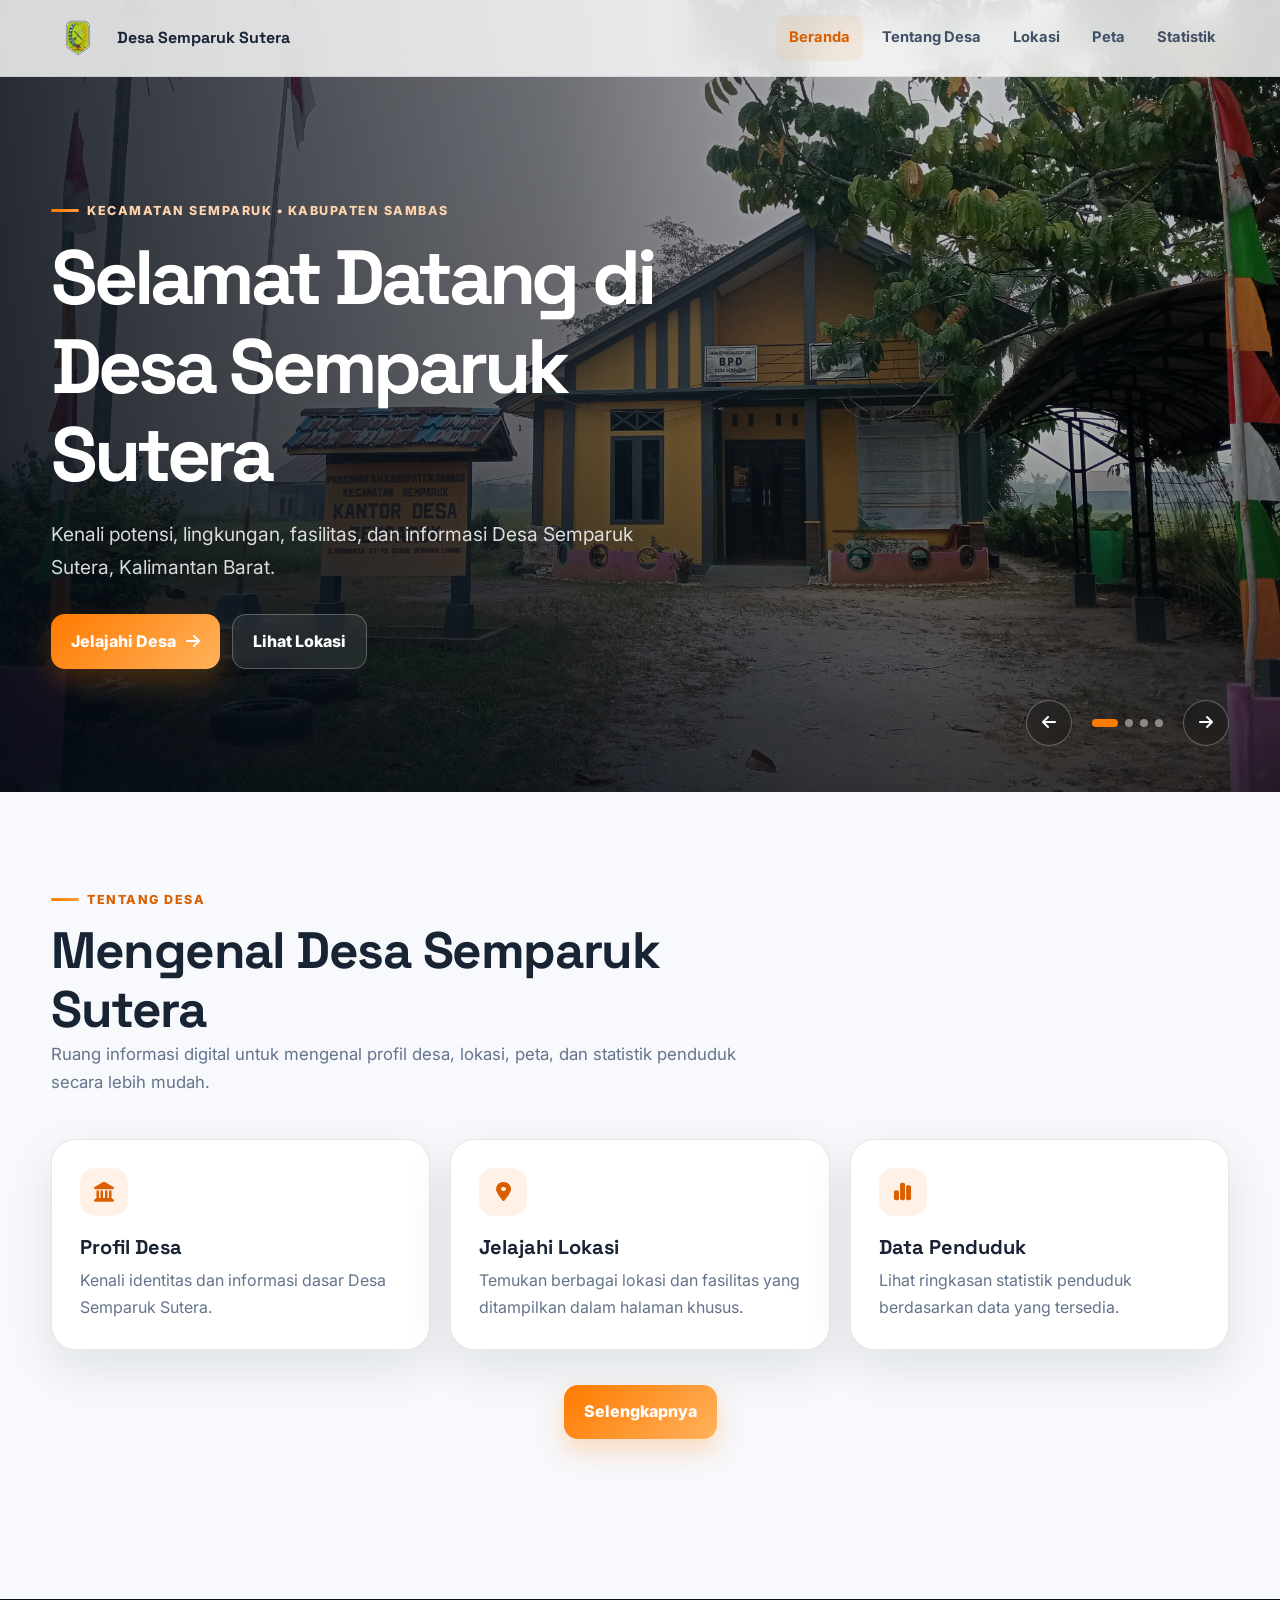
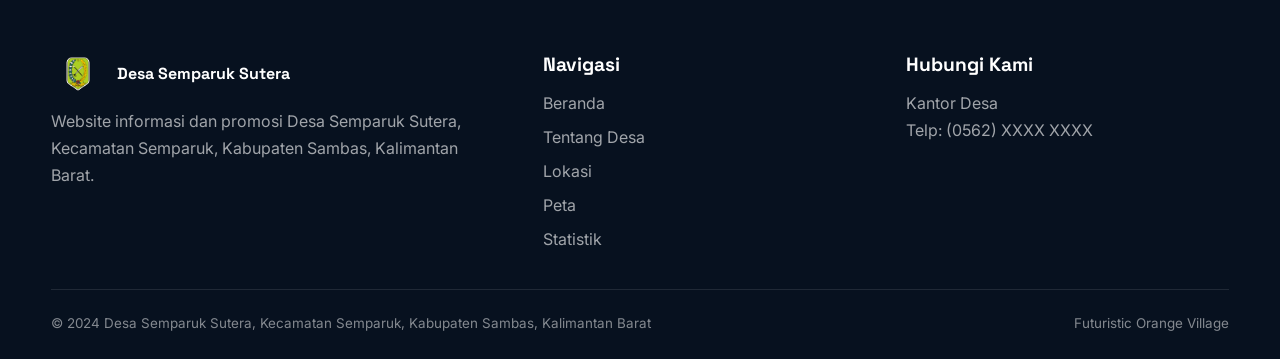
==== index.html @ 96f3e15f "Add files via upload" ====
<!doctype html>
<html lang="id">
  <head>
    <meta charset="UTF-8" />
    <meta name="viewport" content="width=device-width, initial-scale=1.0" />
    <meta
      name="description"
      content="Website promosi dan informasi Desa Semparuk Sutera, Kecamatan Semparuk, Kabupaten Sambas, Kalimantan Barat."
    />
    <title>Beranda | Desa Semparuk Sutera</title>
    <link rel="preconnect" href="https://fonts.googleapis.com" />
    <link rel="preconnect" href="https://fonts.gstatic.com" crossorigin />
    <link rel="stylesheet" href="css/style.css" />
    <link
      rel="stylesheet"
      href="https://cdnjs.cloudflare.com/ajax/libs/font-awesome/6.7.2/css/all.min.css"
    />
  </head>
  <body>
    <nav class="navbar">
      <div class="container nav-inner">
          <a class="brand" href="index.html" aria-label="Desa Semparuk Sutera">
            <img
              src="assets/images/logo.svg"
              alt="Logo Desa Semparuk Sutera"
              class="brand-logo"
            />
            <span class="brand-text">Desa Semparuk Sutera</span>
          </a>
        
        <button
          class="menu-toggle"
          aria-label="Buka menu"
          aria-expanded="false"
        >
          &#9776;
        </button>
        <div class="nav-links">
          <a class="nav-link" href="index.html">Beranda</a>
          <a class="nav-link" href="tentang.html">Tentang Desa</a>
          <a class="nav-link" href="lokasi.html">Lokasi</a>
          <a class="nav-link" href="peta.html">Peta</a>
          <a class="nav-link" href="statistik.html">Statistik</a>
        </div>
      </div>
    </nav>
    <main>
      <section class="hero" data-carousel>
        <div class="hero-slide active">
          <img
            src="assets/images/hero1.jpg"
            alt="Suasana Desa Semparuk Sutera"
          />
        </div>
        <div class="hero-slide">
          <img
            src="assets/images/hero2.jpg"
            alt="Lingkungan Desa Semparuk Sutera"
          />
        </div>
        <div class="hero-slide">
          <img src="assets/images/hero3.jpg" alt="Persawahan dan perkebunan" />
        </div>
        <div class="hero-slide">
          <img
            src="assets/images/hero4.jpg"
            alt="Kehidupan dan fasilitas desa"
          />
        </div>
        <div class="container hero-content">
          <div class="hero-copy reveal visible">
            <span class="eyebrow">Kecamatan Semparuk • Kabupaten Sambas</span>
            <h1>Selamat Datang di Desa Semparuk Sutera</h1>
            <p>
              Kenali potensi, lingkungan, fasilitas, dan informasi Desa Semparuk
              Sutera, Kalimantan Barat.
            </p>
            <div class="hero-actions">
              <a class="btn btn-primary" href="tentang.html"
                >Jelajahi Desa <i class="fa-solid fa-arrow-right"></i
              ></a>
              <a class="btn btn-outline" href="lokasi.html">Lihat Lokasi</a>
            </div>
          </div>
        </div>
        <div class="carousel-controls">
          <button class="carousel-btn" data-prev aria-label="Slide sebelumnya">
            <i class="fa-solid fa-arrow-left"></i>
          </button>
          <div class="carousel-dots">
            <button class="dot active" aria-label="Slide 1"></button
            ><button class="dot" aria-label="Slide 2"></button
            ><button class="dot" aria-label="Slide 3"></button
            ><button class="dot" aria-label="Slide 4"></button>
          </div>
          <button class="carousel-btn" data-next aria-label="Slide berikutnya">
            <i class="fa-solid fa-arrow-right"></i>
          </button>
        </div>
      </section>

      <section class="section">
        <div class="container">
          <div class="section-head reveal">
            <span class="eyebrow">Tentang Desa</span>
            <h2>Mengenal Desa Semparuk Sutera</h2>
            <p class="lead">
              Ruang informasi digital untuk mengenal profil desa, lokasi, peta,
              dan statistik penduduk secara lebih mudah.
            </p>
          </div>
          <div class="feature-grid">
            <article class="info-card reveal">
              <div class="icon-box"><i class="fa-solid fa-landmark"></i></div>
              <h3>Profil Desa</h3>
              <p>Kenali identitas dan informasi dasar Desa Semparuk Sutera.</p>
            </article>
            <article class="info-card reveal">
              <div class="icon-box">
                <i class="fa-solid fa-location-dot"></i>
              </div>
              <h3>Jelajahi Lokasi</h3>
              <p>
                Temukan berbagai lokasi dan fasilitas yang ditampilkan dalam
                halaman khusus.
              </p>
            </article>
            <article class="info-card reveal">
              <div class="icon-box">
                <i class="fa-solid fa-chart-simple"></i>
              </div>
              <h3>Data Penduduk</h3>
              <p>
                Lihat ringkasan statistik penduduk berdasarkan data yang
                tersedia.
              </p>
            </article>
          </div>
          <div style="text-align: center; margin-top: 35px" class="reveal">
            <a class="btn btn-primary" href="tentang.html">Selengkapnya</a>
          </div>
        </div>
      </section>
    </main>
    <footer class="footer">
      <div class="container footer-grid">
        <div>
          <div class="brand" style="margin-bottom: 14px">
            <img
              src="assets/images/logo.svg"
              alt="Logo Desa Semparuk Sutera"
              class="brand-logo"
            />
            <span class="brand-text">Desa Semparuk Sutera</span>
          </div>
          <p>
            Website informasi dan promosi Desa Semparuk Sutera, Kecamatan
            Semparuk, Kabupaten Sambas, Kalimantan Barat.
          </p>
        </div>
        <div>
          <h3>Navigasi</h3>
          <div class="footer-links">
            <a href="index.html">Beranda</a
            ><a href="tentang.html">Tentang Desa</a
            ><a href="lokasi.html">Lokasi</a><a href="peta.html">Peta</a
            ><a href="statistik.html">Statistik</a>
          </div>
        </div>
        <div>
          <h3>Hubungi Kami</h3>
          <p>Kantor Desa</p>
          <p>Telp: (0562) XXXX XXXX</p>
        </div>
      </div>
      <div class="container footer-bottom">
        <span
          >© 2024 Desa Semparuk Sutera, Kecamatan Semparuk, Kabupaten Sambas,
          Kalimantan Barat</span
        >
        <span>Futuristic Orange Village</span>
      </div>
    </footer>
    <script src="js/main.js"></script>
    <script src="js/carousel.js"></script>
  </body>
</html>
---- css/style.css ----
@import url('https://fonts.googleapis.com/css2?family=Inter:wght@400;500;600;700;800&family=Space+Grotesk:wght@500;600;700&display=swap');

:root{
  --orange:#ff7a00;
  --orange-2:#ff9d3f;
  --orange-dark:#d95f00;
  --navy:#07111f;
  --navy-2:#0d1b2e;
  --text:#182333;
  --muted:#64748b;
  --white:#fff;
  --bg:#f7f9fc;
  --border:rgba(15,23,42,.10);
  --shadow:0 18px 50px rgba(7,17,31,.10);
  --radius:24px;
  --container:min(1180px,92%);
}
*{box-sizing:border-box;margin:0;padding:0}
html{scroll-behavior:smooth}
body{font-family:Inter,Arial,sans-serif;color:var(--text);background:var(--bg);line-height:1.7;overflow-x:hidden}
a{color:inherit;text-decoration:none}
img{display:block;width:100%;max-width:100%;object-fit:cover}
button{font:inherit}
.container{width:var(--container);margin-inline:auto}
.section{padding:90px 0}
.section-head{max-width:700px;margin-bottom:42px}
.eyebrow{display:inline-flex;align-items:center;gap:8px;color:var(--orange-dark);font-weight:800;text-transform:uppercase;letter-spacing:.12em;font-size:.78rem;margin-bottom:12px}
.eyebrow::before{content:"";width:28px;height:3px;border-radius:99px;background:linear-gradient(90deg,var(--orange),var(--orange-2))}
h1,h2,h3,h4{font-family:"Space Grotesk",Inter,sans-serif;line-height:1.15}
h2{font-size:clamp(2rem,4vw,3.2rem);letter-spacing:-.03em}
.lead{color:var(--muted);font-size:1.05rem}
.btn{display:inline-flex;align-items:center;justify-content:center;gap:10px;border:0;border-radius:14px;padding:13px 20px;font-weight:800;cursor:pointer;transition:.25s ease}
.btn-primary{color:#fff;background:linear-gradient(135deg,var(--orange),#ffb25c);box-shadow:0 12px 28px rgba(255,122,0,.25)}
.btn-primary:hover{transform:translateY(-2px);box-shadow:0 16px 32px rgba(255,122,0,.32)}
.btn-outline{color:var(--navy);border:1px solid var(--border);background:#fff}
.btn-outline:hover{border-color:var(--orange);color:var(--orange-dark);transform:translateY(-2px)}
/* Navbar */
.navbar{position:fixed;z-index:1000;top:0;left:0;width:100%;background:rgba(255,255,255,.82);backdrop-filter:blur(16px);border-bottom:1px solid rgba(15,23,42,.08);transition:.25s}
.navbar.scrolled{box-shadow:0 8px 30px rgba(7,17,31,.08)}
.nav-inner{min-height:76px;display:flex;align-items:center;justify-content:space-between;gap:20px}
.brand{display:flex;align-items:center;gap:12px;min-width:0}
.brand-mark{width:42px;height:42px;border-radius:13px;display:grid;place-items:center;color:#fff;background:linear-gradient(135deg,var(--orange),#ffb25c);font-family:"Space Grotesk";font-weight:800;box-shadow:0 8px 22px rgba(255,122,0,.25);flex:none}
.brand-text{font-family:"Space Grotesk";font-weight:800;white-space:nowrap}
.nav-links{display:flex;align-items:center;gap:6px}
.nav-link{padding:10px 13px;border-radius:10px;font-size:.92rem;font-weight:700;color:#405066;transition:.2s}
.nav-link:hover,.nav-link.active{color:var(--orange-dark);background:rgba(255,122,0,.08)}
.menu-toggle{display:none;border:0;background:transparent;width:44px;height:44px;border-radius:12px;cursor:pointer;font-size:1.5rem;color:var(--navy)}
.mobile-overlay{display:none}
.brand-logo {
  height: 40px; /* Sesuaikan tinggi logo dengan desain Anda */
  width: auto;  /* Menjaga proporsi gambar */
  object-fit: contain;
}
/* Hero */
.hero{min-height:720px;height:88vh;max-height:900px;position:relative;overflow:hidden;background:var(--navy)}
.hero-slide{position:absolute;inset:0;opacity:0;visibility:hidden;transition:opacity .8s ease}
.hero-slide.active{opacity:1;visibility:visible}
.hero-slide img{height:100%;object-fit:cover}
.hero-slide::after{content:"";position:absolute;inset:0;background:linear-gradient(90deg,rgba(4,10,20,.84) 0%,rgba(4,10,20,.54) 43%,rgba(4,10,20,.16) 75%),linear-gradient(0deg,rgba(4,10,20,.60),transparent 45%)}
.hero-content{position:relative;z-index:3;height:100%;display:flex;align-items:center}
.hero-copy{max-width:720px;color:#fff;padding-top:70px}
.hero-copy .eyebrow{color:#ffd4ad}
.hero-copy h1{font-size:clamp(2.7rem,6vw,5.5rem);letter-spacing:-.055em;margin-bottom:20px}
.hero-copy p{font-size:clamp(1rem,2vw,1.2rem);color:rgba(255,255,255,.84);max-width:610px;margin-bottom:30px}
.hero-actions{display:flex;gap:12px;flex-wrap:wrap}
.hero .btn-outline{color:#fff;background:rgba(255,255,255,.08);border-color:rgba(255,255,255,.25);backdrop-filter:blur(8px)}
.carousel-controls{position:absolute;z-index:5;right:4%;bottom:46px;display:flex;align-items:center;gap:10px}
.carousel-btn{width:46px;height:46px;border:1px solid rgba(255,255,255,.3);border-radius:50%;color:#fff;background:rgba(0,0,0,.2);backdrop-filter:blur(8px);cursor:pointer;transition:.2s}
.carousel-btn:hover{background:var(--orange);border-color:var(--orange);transform:translateY(-2px)}
.carousel-dots{display:flex;gap:7px;margin:0 10px}
.dot{width:8px;height:8px;border:0;border-radius:99px;background:rgba(255,255,255,.45);cursor:pointer;transition:.25s}
.dot.active{width:26px;background:var(--orange)}
/* Cards */
.feature-grid{display:grid;grid-template-columns:repeat(3,1fr);gap:20px}
.info-card,.location-card,.stat-card,.detail-card{background:#fff;border:1px solid var(--border);border-radius:var(--radius);box-shadow:var(--shadow)}
.info-card{padding:28px}
.icon-box{width:48px;height:48px;border-radius:15px;display:grid;place-items:center;background:rgba(255,122,0,.10);color:var(--orange-dark);font-size:1.25rem;margin-bottom:20px}
.info-card h3{margin-bottom:8px;font-size:1.25rem}
.info-card p{color:var(--muted)}
.location-grid{display:grid;grid-template-columns:repeat(3,1fr);gap:22px}
.location-card{overflow:hidden;display:flex;flex-direction:column;transition:.3s}
.location-card:hover{transform:translateY(-7px);box-shadow:0 25px 60px rgba(7,17,31,.15)}
.location-card .thumb{height:220px;position:relative;overflow:hidden}
.location-card .thumb img{height:100%;transition:.5s}
.location-card:hover .thumb img{transform:scale(1.05)}
.location-card .body{padding:24px}
.location-card h3{font-size:1.25rem;margin-bottom:8px}
.location-card p{color:var(--muted);font-size:.94rem;margin-bottom:18px}
.link-arrow{color:var(--orange-dark);font-weight:800;display:inline-flex;gap:8px;align-items:center}
/* Page hero */
.page-hero{padding:155px 0 80px;background:radial-gradient(circle at 80% 20%,rgba(255,157,63,.28),transparent 28%),linear-gradient(135deg,var(--navy),var(--navy-2));color:#fff;position:relative;overflow:hidden}
.page-hero::before{content:"";position:absolute;width:340px;height:340px;border:1px solid rgba(255,157,63,.2);border-radius:50%;right:-100px;top:-120px}
.page-hero h1{font-size:clamp(2.4rem,5vw,4.4rem);margin-bottom:16px}
.page-hero p{color:rgba(255,255,255,.72);max-width:700px}
/* About */
.about-grid{display:grid;grid-template-columns:1fr 1fr;gap:50px;align-items:center}
.about-image{border-radius:28px;overflow:hidden;box-shadow:var(--shadow);min-height:460px}
.about-image img{height:100%}
.profile-grid{display:grid;grid-template-columns:repeat(2,1fr);gap:12px;margin-top:25px}
.profile-item{padding:16px 18px;border:1px solid var(--border);border-radius:16px;background:#fff}
.profile-item small{display:block;color:var(--muted);font-size:.78rem;margin-bottom:3px}
.profile-item strong{font-size:.95rem}
/* Stats */
.stats-grid{display:grid;grid-template-columns:repeat(4,1fr);gap:18px}
.stat-card{padding:30px;position:relative;overflow:hidden}
.stat-card::after{content:"";position:absolute;width:110px;height:110px;border-radius:50%;background:rgba(255,122,0,.08);right:-35px;bottom:-35px}
.stat-icon{font-size:1.5rem;color:var(--orange);margin-bottom:22px}
.stat-number{font-family:"Space Grotesk";font-size:clamp(2rem,4vw,3rem);font-weight:800;letter-spacing:-.04em}
.stat-label{color:var(--muted);font-weight:700;margin-top:3px}
.source-box{margin-top:28px;padding:22px;border-left:4px solid var(--orange);background:#fff;border-radius:0 16px 16px 0;border-top:1px solid var(--border);border-right:1px solid var(--border);border-bottom:1px solid var(--border)}
.source-box p{color:var(--muted);font-size:.92rem}.source-box p+p{margin-top:8px}
/* Map */
.map-layout {
  display: grid;
  grid-template-columns: 1.45fr 0.75fr;
  gap: 24px;
  align-items: stretch;
}

.map-box {
  position: relative; /* Menjamin konteks posisi kontainer */
  height: 560px;
  border-radius: 26px;
  overflow: hidden;
  box-shadow: var(--shadow);
  border: 1px solid var(--border);
  /* Mencegah clipping bug rendering 3D pada Leaflet */
  isolation: isolate; 
}

#map {
  height: 100%;
  width: 100%;
  z-index: 1; /* Memastikan tile Leaflet berada di layer yang benar */
}

/* Memperbaiki glitch rendering ubin Leaflet di dalam kontainer ber-border-radius */
.leaflet-container {
  width: 100%;
  height: 100%;
  border-radius: inherit;
}

.map-info {
  padding: 30px;
  background: linear-gradient(145deg, var(--navy), var(--navy-2));
  color: #fff;
  border-radius: 26px;
  box-shadow: var(--shadow);
}

.map-info h2 {
  font-size: 1.8rem;
  margin-bottom: 20px;
}

.map-info dl {
  display: grid;
  gap: 14px;
}

.map-info div {
  padding-bottom: 14px;
  border-bottom: 1px solid rgba(255, 255, 255, .1);
}

.map-info dt {
  color: rgba(255, 255, 255, .55);
  font-size: 0.8rem;
}

.map-info dd {
  font-weight: 700;
}
/* Detail */
.detail-layout{display:grid;grid-template-columns:1.1fr .9fr;gap:35px;align-items:start}
.detail-image{height:520px;border-radius:28px;overflow:hidden;box-shadow:var(--shadow)}
.detail-image img{height:100%}
.detail-card{padding:34px}
.detail-card h2{font-size:2.2rem;margin-bottom:15px}.detail-card p{color:var(--muted);margin-bottom:20px}
.detail-gallery{position:relative;border-radius:28px;overflow:hidden;box-shadow:var(--shadow);background:var(--navy)}
.gallery-track{display:flex;transition:transform .5s ease}.gallery-slide{min-width:100%;height:520px}.gallery-slide img{height:100%}
.gallery-control{position:absolute;top:50%;transform:translateY(-50%);width:46px;height:46px;border:0;border-radius:50%;background:rgba(0,0,0,.38);color:#fff;cursor:pointer;font-size:1.2rem;z-index:2}.gallery-control.prev{left:16px}.gallery-control.next{right:16px}
.gallery-dots{position:absolute;bottom:16px;left:50%;transform:translateX(-50%);display:flex;gap:7px}.gallery-dot{width:8px;height:8px;border:0;border-radius:99px;background:rgba(255,255,255,.5);cursor:pointer}.gallery-dot.active{width:24px;background:var(--orange)}
/* Footer */
.footer{background:var(--navy);color:#fff;padding:55px 0 25px;margin-top:70px}
.footer-grid{display:grid;grid-template-columns:1.4fr 1fr 1fr;gap:40px;padding-bottom:35px}
.footer h3{font-size:1.2rem;margin-bottom:14px}.footer p,.footer a{color:rgba(255,255,255,.62)}.footer a:hover{color:#fff}.footer-links{display:grid;gap:7px}.footer-bottom{border-top:1px solid rgba(255,255,255,.1);padding-top:22px;display:flex;justify-content:space-between;gap:20px;color:rgba(255,255,255,.5);font-size:.84rem}
.reveal{opacity:0;transform:translateY(22px);transition:opacity .7s ease,transform .7s ease}.reveal.visible{opacity:1;transform:none}
@media(max-width:950px){
  .nav-links{position:fixed;top:76px;right:4%;width:min(320px,92%);padding:14px;background:rgba(255,255,255,.97);backdrop-filter:blur(18px);border:1px solid var(--border);border-radius:20px;box-shadow:var(--shadow);display:none;flex-direction:column;align-items:stretch}
  .nav-links.open{display:flex}.nav-link{padding:13px 15px}.menu-toggle{display:block}
  .mobile-overlay{position:fixed;inset:76px 0 0;background:rgba(7,17,31,.28);z-index:-1}
  .feature-grid,.location-grid{grid-template-columns:repeat(2,1fr)}
  .stats-grid{grid-template-columns:repeat(2,1fr)}
  .map-layout,.detail-layout,.about-grid{grid-template-columns:1fr}
}
@media(max-width:620px){
  .section{padding:65px 0}.nav-inner{min-height:68px}.navbar{height:68px}.nav-links{top:68px}.brand-mark{width:38px;height:38px}.brand-text{font-size:.9rem;max-width:190px;overflow:hidden;text-overflow:ellipsis}
  .hero{min-height:680px;height:90svh}.hero-copy{padding-top:35px}.hero-copy h1{font-size:clamp(2.3rem,11vw,3.5rem)}.hero-copy p{font-size:.95rem}
  .carousel-controls{left:4%;right:auto;bottom:25px}.feature-grid,.location-grid,.stats-grid,.profile-grid{grid-template-columns:1fr}
  .page-hero{padding:120px 0 65px}.page-hero h1{font-size:2.5rem}
  .about-image{min-height:320px}.map-box{height:420px}.detail-image,.gallery-slide{height:350px}.detail-card{padding:25px}
  .footer-grid{grid-template-columns:1fr;gap:25px}.footer-bottom{flex-direction:column}
}
@media(max-width:360px){
  .brand-text{font-size:.78rem;max-width:150px}.hero-copy h1{font-size:2.25rem}.hero-actions .btn{width:100%}
}
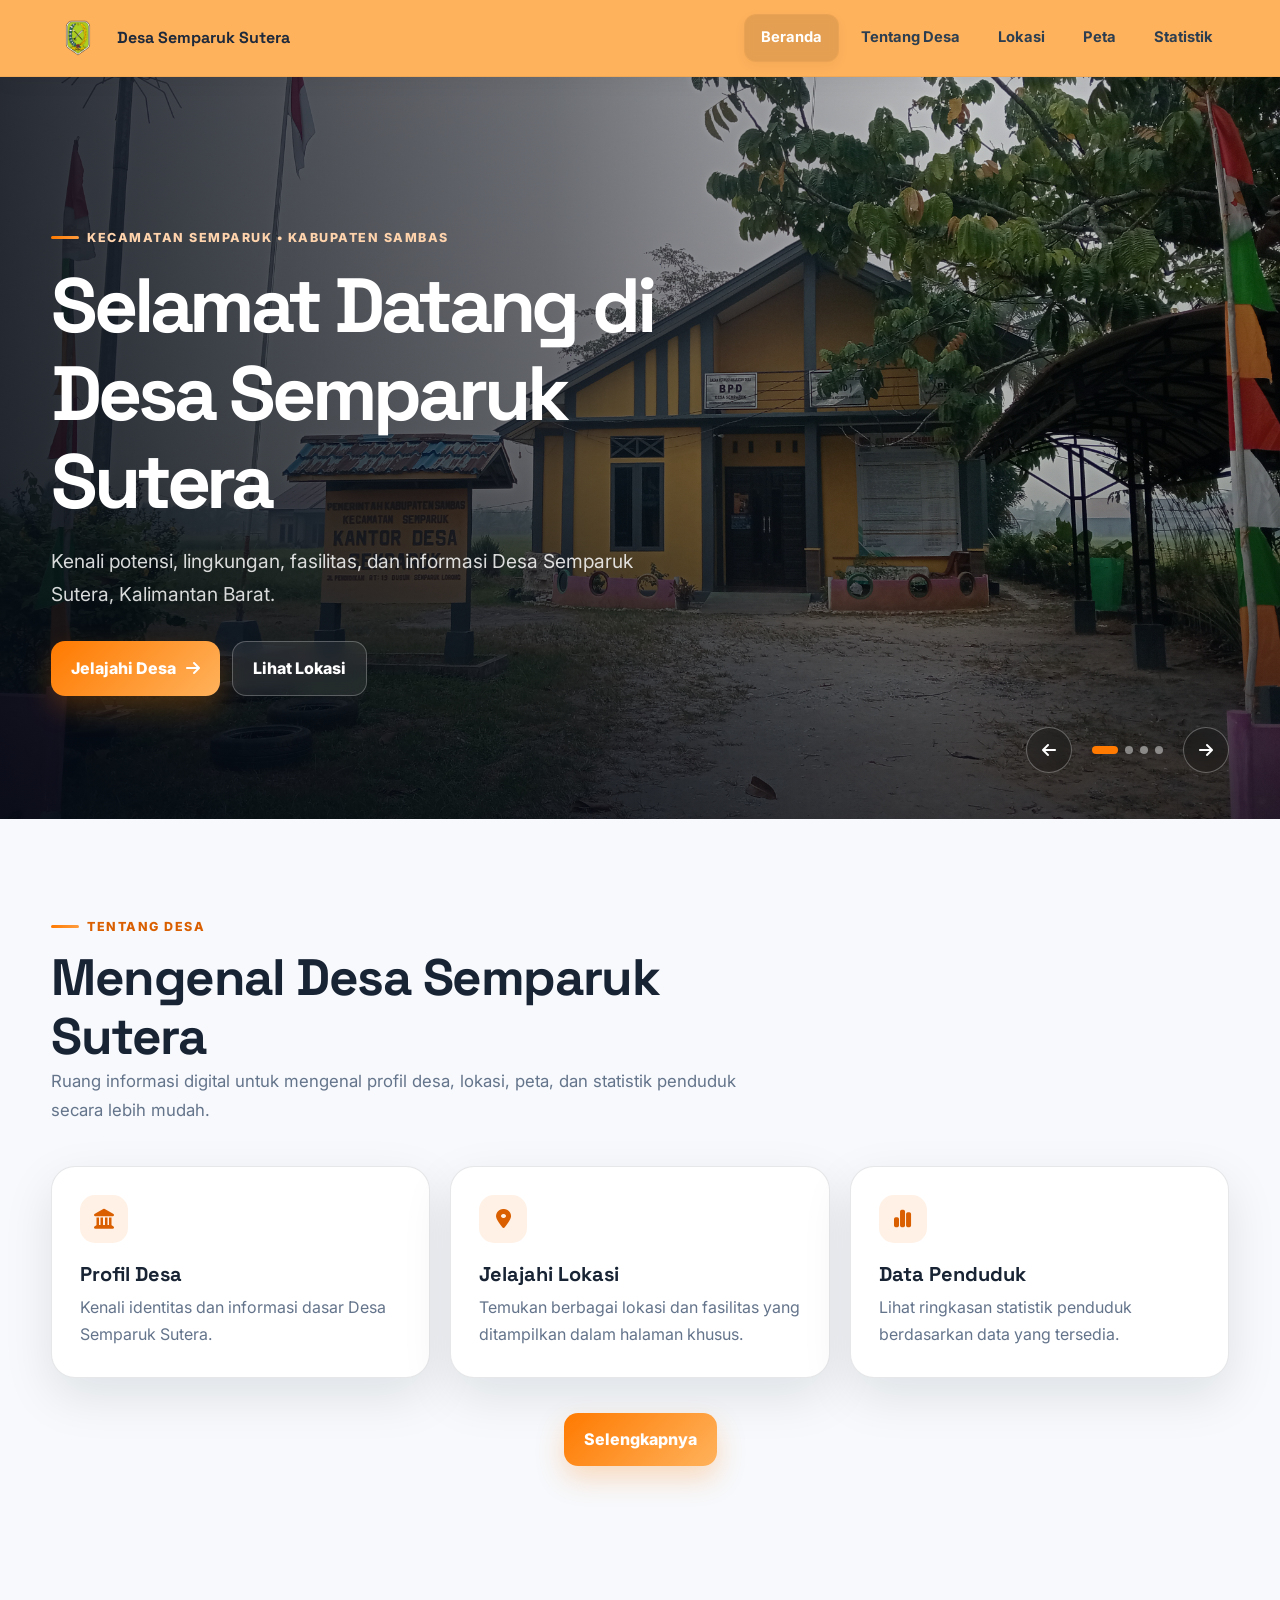
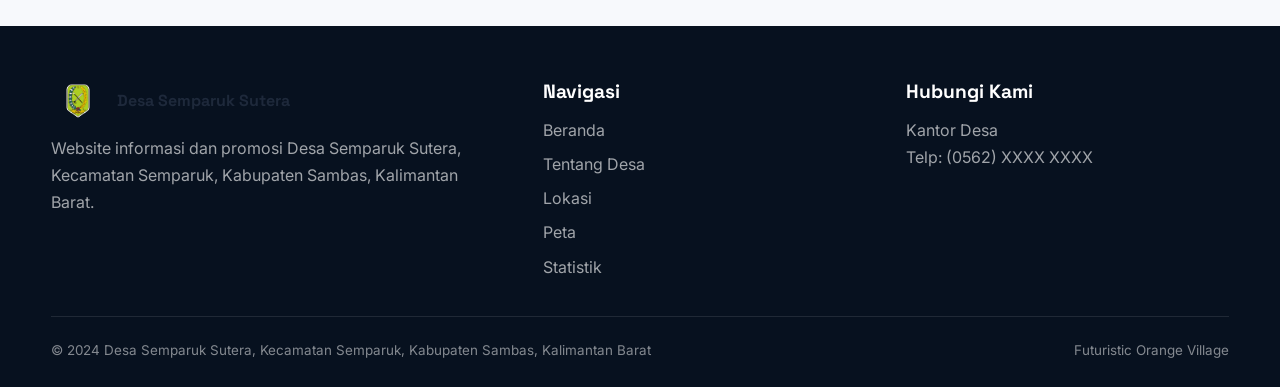
==== commit b97b822b: "menambahkan fitur glassmorp pada navbar" ====
--- a/index.html
+++ b/index.html
@@ -1,4 +1,4 @@
-<!doctype html>
+<!doctype html> //agif
 <html lang="id">
   <head>
     <meta charset="UTF-8" />
--- a/css/style.css
+++ b/css/style.css
@@ -35,21 +35,226 @@
 .btn-outline{color:var(--navy);border:1px solid var(--border);background:#fff}
 .btn-outline:hover{border-color:var(--orange);color:var(--orange-dark);transform:translateY(-2px)}
 /* Navbar */
-.navbar{position:fixed;z-index:1000;top:0;left:0;width:100%;background:rgba(255,255,255,.82);backdrop-filter:blur(16px);border-bottom:1px solid rgba(15,23,42,.08);transition:.25s}
-.navbar.scrolled{box-shadow:0 8px 30px rgba(7,17,31,.08)}
-.nav-inner{min-height:76px;display:flex;align-items:center;justify-content:space-between;gap:20px}
-.brand{display:flex;align-items:center;gap:12px;min-width:0}
-.brand-mark{width:42px;height:42px;border-radius:13px;display:grid;place-items:center;color:#fff;background:linear-gradient(135deg,var(--orange),#ffb25c);font-family:"Space Grotesk";font-weight:800;box-shadow:0 8px 22px rgba(255,122,0,.25);flex:none}
-.brand-text{font-family:"Space Grotesk";font-weight:800;white-space:nowrap}
-.nav-links{display:flex;align-items:center;gap:6px}
-.nav-link{padding:10px 13px;border-radius:10px;font-size:.92rem;font-weight:700;color:#405066;transition:.2s}
-.nav-link:hover,.nav-link.active{color:var(--orange-dark);background:rgba(255,122,0,.08)}
-.menu-toggle{display:none;border:0;background:transparent;width:44px;height:44px;border-radius:12px;cursor:pointer;font-size:1.5rem;color:var(--navy)}
-.mobile-overlay{display:none}
+/* Navbar Smooth Glassmorphism */
+/* State Awal: Paling Atas (Solid Orange) */
+.navbar {
+  position: fixed;
+  z-index: 1000;
+  top: 0;
+  left: 0;
+  width: 100%;
+  
+  /* Warna oranye solid tanpa transparansi/blur */
+  background: #ffb25c; 
+  backdrop-filter: none;
+  -webkit-backdrop-filter: none;
+  border-bottom: 1px solid rgba(0, 0, 0, 0.05);
+  box-shadow: 0 4px 20px rgba(0, 0, 0, 0.05);
+  transition: all 0.3s ease;
+}
+
+/* Teks & tombol pada keadaan solid */
+.navbar .brand-text {
+  color: #1e293b;
+}
+
+.navbar .nav-link {
+  color: #2c3e50;
+  padding: 10px 16px;
+  border-radius: 12px;
+  font-size: 0.92rem;
+  font-weight: 700;
+  transition: all 0.2s ease;
+}
+
+.navbar .nav-link:hover,
+.navbar .nav-link.active {
+  color: #fff;
+  background: rgba(0, 0, 0, 0.1);
+}
+
+/* State Kedua: Saat Halaman Di-scroll Turun (Glassmorphism Halus) */
+.navbar.scrolled {
+  /* Berubah menjadi kaca transparan saat scroll */
+  background: rgba(255, 255, 255, 0.55);
+  -webkit-backdrop-filter: blur(20px) saturate(160%);
+  backdrop-filter: blur(20px) saturate(160%);
+  border-bottom: 1px solid rgba(255, 255, 255, 0.6);
+  box-shadow: 0 8px 32px rgba(0, 0, 0, 0.08);
+}
+
+/* Penyesuaian link saat navbar menjadi kaca */
+.navbar.scrolled .nav-link:hover,
+.navbar.scrolled .nav-link.active {
+  color: var(--orange-dark);
+  background: rgba(255, 178, 92, 0.2);
+}
+
+.nav-inner {
+  min-height: 76px;
+  display: flex;
+  align-items: center;
+  justify-content: space-between;
+  gap: 20px;
+}
+
+.brand {
+  display: flex;
+  align-items: center;
+  gap: 12px;
+  min-width: 0;
+}
+
+.brand-mark {
+  width: 42px;
+  height: 42px;
+  border-radius: 13px;
+  display: grid;
+  place-items: center;
+  color: #fff;
+  background: linear-gradient(135deg, var(--orange), #ffb25c);
+  font-family: "Space Grotesk", sans-serif;
+  font-weight: 800;
+  box-shadow: 0 8px 22px rgba(255, 122, 0, 0.25);
+  flex: none;
+}
+
+.brand-text {
+  font-family: "Space Grotesk", sans-serif;
+  font-weight: 800;
+  color: #1e293b; /* Warna teks dibuat lebih gelap agar kontras di atas kaca */
+  white-space: nowrap;
+}
+
 .brand-logo {
-  height: 40px; /* Sesuaikan tinggi logo dengan desain Anda */
-  width: auto;  /* Menjaga proporsi gambar */
+  height: 40px;
+  width: auto;
   object-fit: contain;
+}
+
+.nav-links {
+  display: flex;
+  align-items: center;
+  gap: 6px;
+}
+
+/* Link Navigasi */
+.nav-link {
+  padding: 10px 16px;
+  border-radius: 12px;
+  font-size: 0.92rem;
+  font-weight: 700;
+  color: #334155;
+  transition: all 0.2s ease;
+}
+
+/* Hover Kaca Halus */
+.nav-link:hover,
+.nav-link.active {
+  color: var(--orange-dark);
+  background: rgba(255, 178, 92, 0.15); /* Aksen warna oranye tipis */
+  border: 1px solid rgba(255, 178, 92, 0.2);
+  backdrop-filter: blur(8px);
+  -webkit-backdrop-filter: blur(8px);
+}
+
+.menu-toggle {
+  display: none;
+  border: 0;
+  background: transparent;
+  width: 44px;
+  height: 44px;
+  border-radius: 12px;
+  cursor: pointer;
+  font-size: 1.5rem;
+  color: var(--navy);
+}
+
+.mobile-overlay {
+  display: none;
+}
+
+.nav-inner {
+  min-height: 76px;
+  display: flex;
+  align-items: center;
+  justify-content: space-between;
+  gap: 20px;
+}
+
+.brand {
+  display: flex;
+  align-items: center;
+  gap: 12px;
+  min-width: 0;
+}
+
+.brand-mark {
+  width: 42px;
+  height: 42px;
+  border-radius: 13px;
+  display: grid;
+  place-items: center;
+  color: #fff;
+  background: linear-gradient(135deg, var(--orange), #ffb25c);
+  font-family: "Space Grotesk", sans-serif;
+  font-weight: 800;
+  box-shadow: 0 8px 22px rgba(255, 122, 0, 0.25);
+  flex: none;
+}
+
+.brand-text {
+  font-family: "Space Grotesk", sans-serif;
+  font-weight: 800;
+  white-space: nowrap;
+}
+
+.brand-logo {
+  height: 40px;
+  width: auto;
+  object-fit: contain;
+}
+
+.nav-links {
+  display: flex;
+  align-items: center;
+  gap: 6px;
+}
+
+/* Link Navigasi dengan Sentuhan Modern */
+.nav-link {
+  padding: 10px 16px;
+  border-radius: 10px;
+  font-size: 0.92rem;
+  font-weight: 700;
+  color: #2c3e50;
+  transition: all 0.25s ease;
+}
+
+/* Efek Hover Glass pada Link */
+.nav-link:hover,
+.nav-link.active {
+  color: var(--orange-dark);
+  background: rgba(255, 255, 255, 0.4);
+  box-shadow: 0 4px 12px rgba(0, 0, 0, 0.05);
+  backdrop-filter: blur(4px);
+  -webkit-backdrop-filter: blur(4px);
+}
+
+.menu-toggle {
+  display: none;
+  border: 0;
+  background: transparent;
+  width: 44px;
+  height: 44px;
+  border-radius: 12px;
+  cursor: pointer;
+  font-size: 1.5rem;
+  color: var(--navy);
+}
+
+.mobile-overlay {
+  display: none;
 }
 /* Hero */
 .hero{min-height:720px;height:88vh;max-height:900px;position:relative;overflow:hidden;background:var(--navy)}
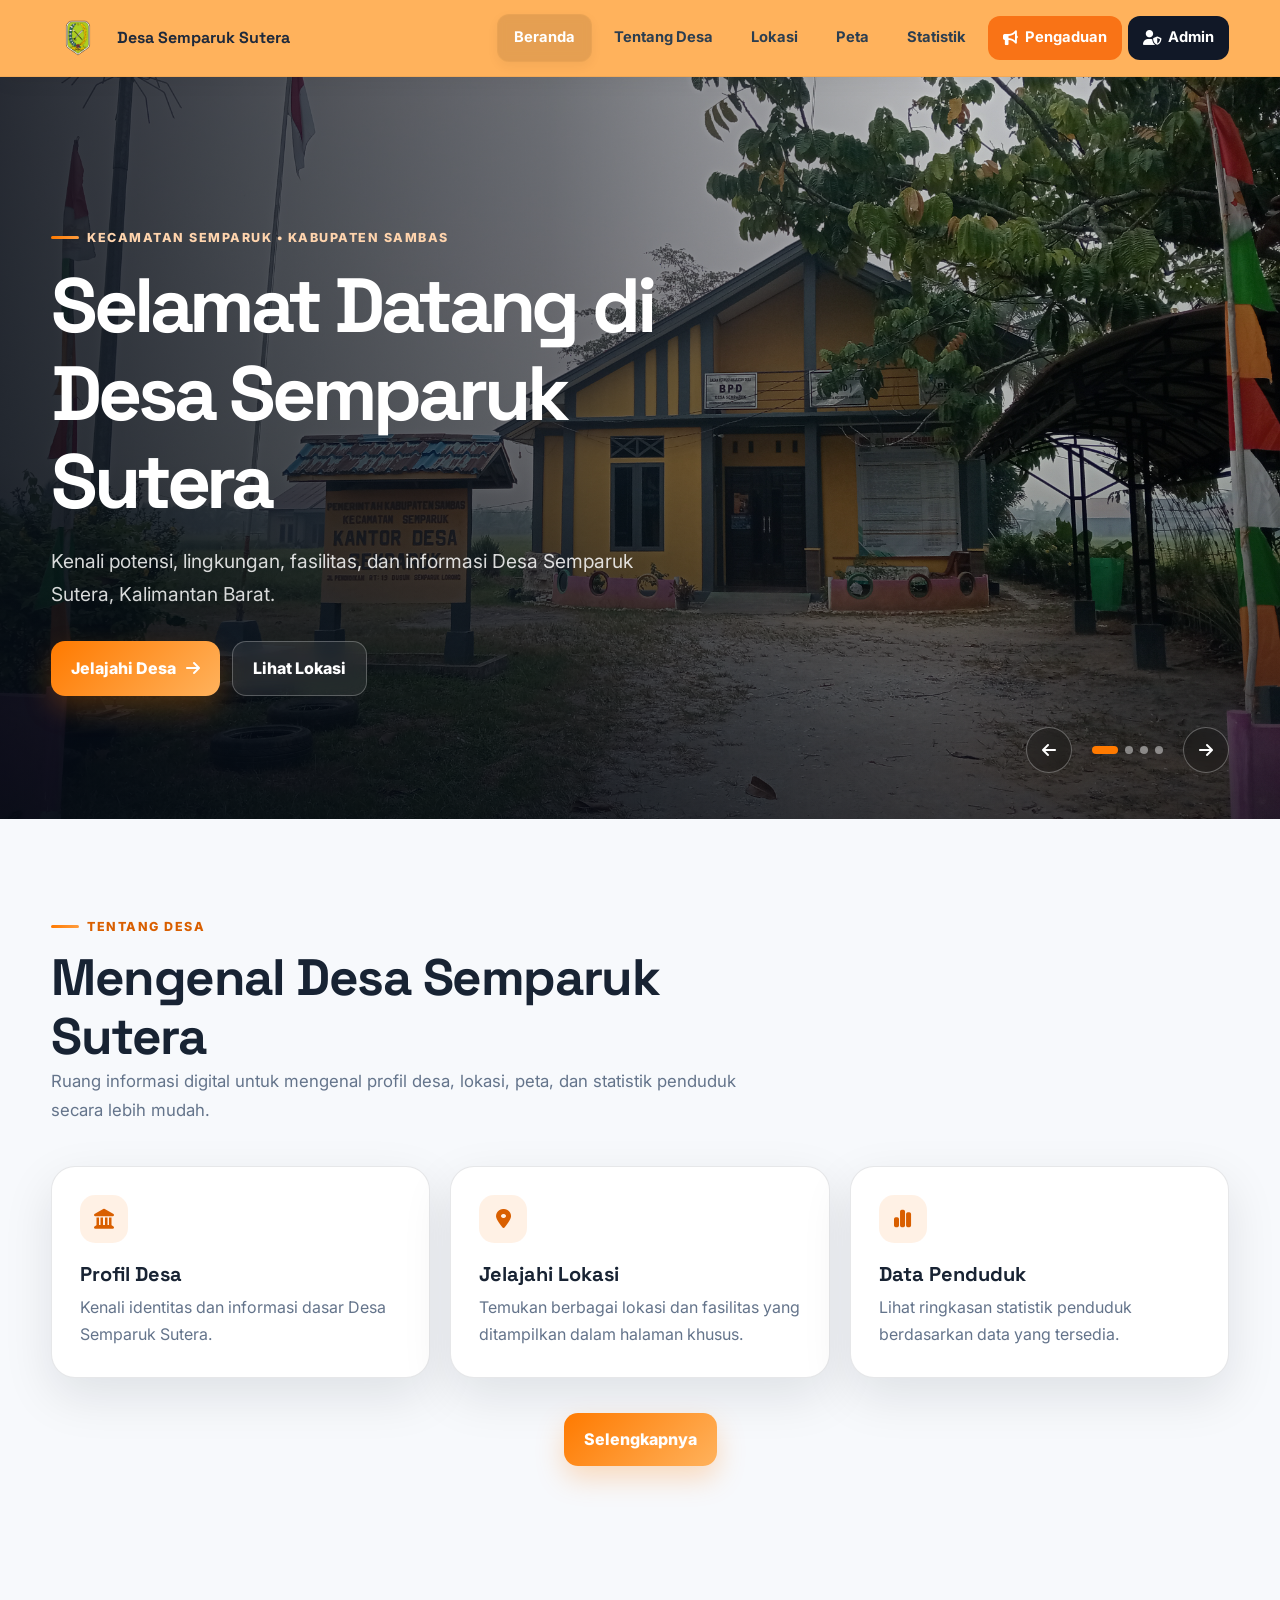
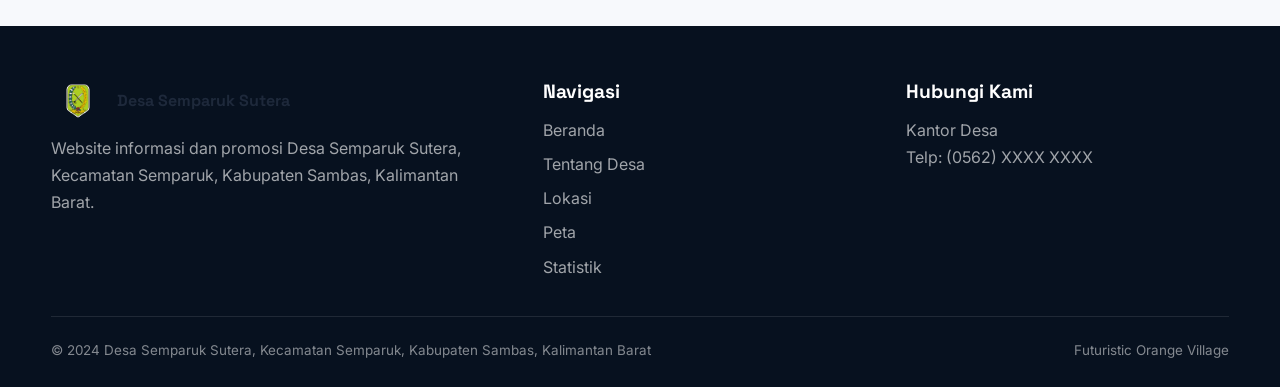
==== commit 73e46741: "menambahkan database,update dan menambahkan ui baru" ====
--- a/index.html
+++ b/index.html
@@ -35,13 +35,47 @@
         >
           &#9776;
         </button>
-        <div class="nav-links">
-          <a class="nav-link" href="index.html">Beranda</a>
-          <a class="nav-link" href="tentang.html">Tentang Desa</a>
-          <a class="nav-link" href="lokasi.html">Lokasi</a>
-          <a class="nav-link" href="peta.html">Peta</a>
-          <a class="nav-link" href="statistik.html">Statistik</a>
-        </div>
+       <div class="nav-links">
+
+  <a class="nav-link" href="index.html">
+    Beranda
+  </a>
+
+  <a class="nav-link" href="tentang.html">
+    Tentang Desa
+  </a>
+
+  <a class="nav-link" href="lokasi.html">
+    Lokasi
+  </a>
+
+  <a class="nav-link" href="peta.html">
+    Peta
+  </a>
+
+  <a class="nav-link" href="statistik.html">
+    Statistik
+  </a>
+
+  <!-- TOMBOL PENGADUAN -->
+  <a
+    class="nav-link nav-complaint"
+    href="pengaduan.html"
+  >
+    <i class="fa-solid fa-bullhorn"></i>
+    Pengaduan
+  </a>
+
+  <!-- TOMBOL ADMIN -->
+  <a
+    class="nav-link nav-admin"
+    href="login.html"
+  >
+    <i class="fa-solid fa-user-shield"></i>
+    Admin
+  </a>
+
+</div>
       </div>
     </nav>
     <main>
--- a/css/style.css
+++ b/css/style.css
@@ -411,3 +411,52 @@
 @media(max-width:360px){
   .brand-text{font-size:.78rem;max-width:150px}.hero-copy h1{font-size:2.25rem}.hero-actions .btn{width:100%}
 }
+/* ========================================
+   NAVBAR BUTTON PENGADUAN & ADMIN
+======================================== */
+
+.nav-complaint {
+  background: #f97316 !important;
+  color: #fff !important;
+  padding: 9px 15px !important;
+  border-radius: 999px;
+  font-weight: 700 !important;
+  display: inline-flex !important;
+  align-items: center;
+  gap: 7px;
+  transition: .25s ease;
+}
+
+.nav-complaint:hover {
+  background: #ea580c !important;
+  color: #fff !important;
+  transform: translateY(-1px);
+}
+
+
+.nav-admin {
+  background: #111827 !important;
+  color: #fff !important;
+  padding: 9px 15px !important;
+  border-radius: 999px;
+  font-weight: 700 !important;
+  display: inline-flex !important;
+  align-items: center;
+  gap: 7px;
+  transition: .25s ease;
+}
+
+.nav-admin:hover {
+  background: #374151 !important;
+  color: #fff !important;
+  transform: translateY(-1px);
+}
+
+
+/* Hilangkan garis bawah bawaan
+   pada tombol */
+
+.nav-complaint::after,
+.nav-admin::after {
+  display: none !important;
+}
